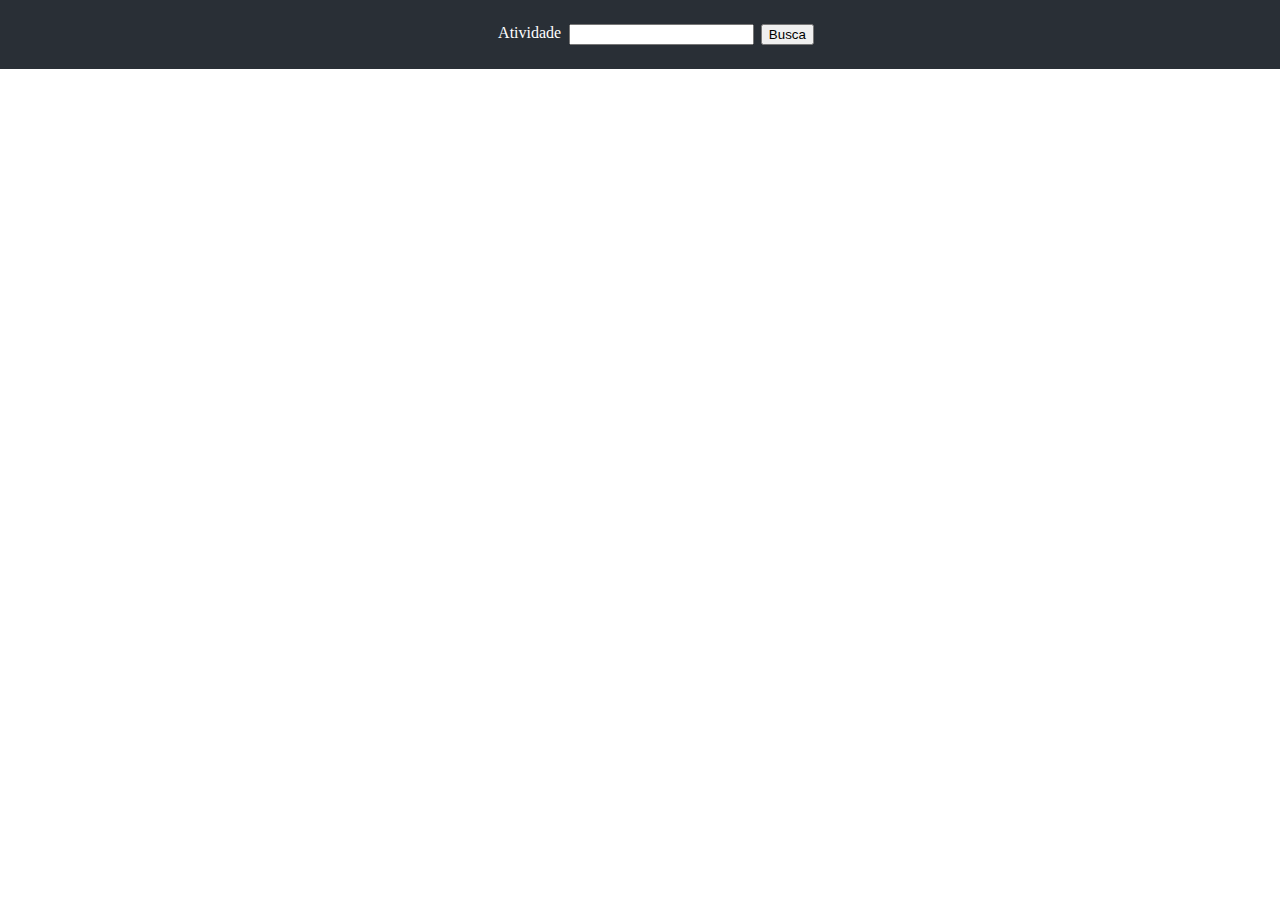
==== pages/activities.html @ 3b1bab0e "Builting menu activities" ====
<!DOCTYPE html>
<html>
<head>
	<title>Atividades</title>
	<meta charset="utf-8">	
	<link rel="icon" href="../img/logo/equilibrium.jpg">
	<link rel="stylesheet" type="text/css" href="../css/style/activities.css">
</head>
<body>
	<section id="menu">	  
	  <form>
	  	<div class="menu">	  	  		  	  
	  	  <div class="position">	  	    
	  	    <label for="find_field">Atividade</label>
	  	    <input type="text" name="find_field" id="find_field">
	  	    <button>Busca</button>
	  	  </div>
	  	</div>  
	  </form>  	
	</section>
</body>
</html>
---- css/style/activities.css ----
.menu{
  background-color: #292F36;
  width:100%;
  padding: 1.5em;
  margin-top: -0.5em;
  margin-left: -0.5em;  
}

.position{
   display: flex;
   flex-direction: row;
   justify-content: center;
}

.menu label{ 
  color:#ffffff;
  margin-right: 0.5em;
}

.menu button{
	margin-left: 0.5em;
}
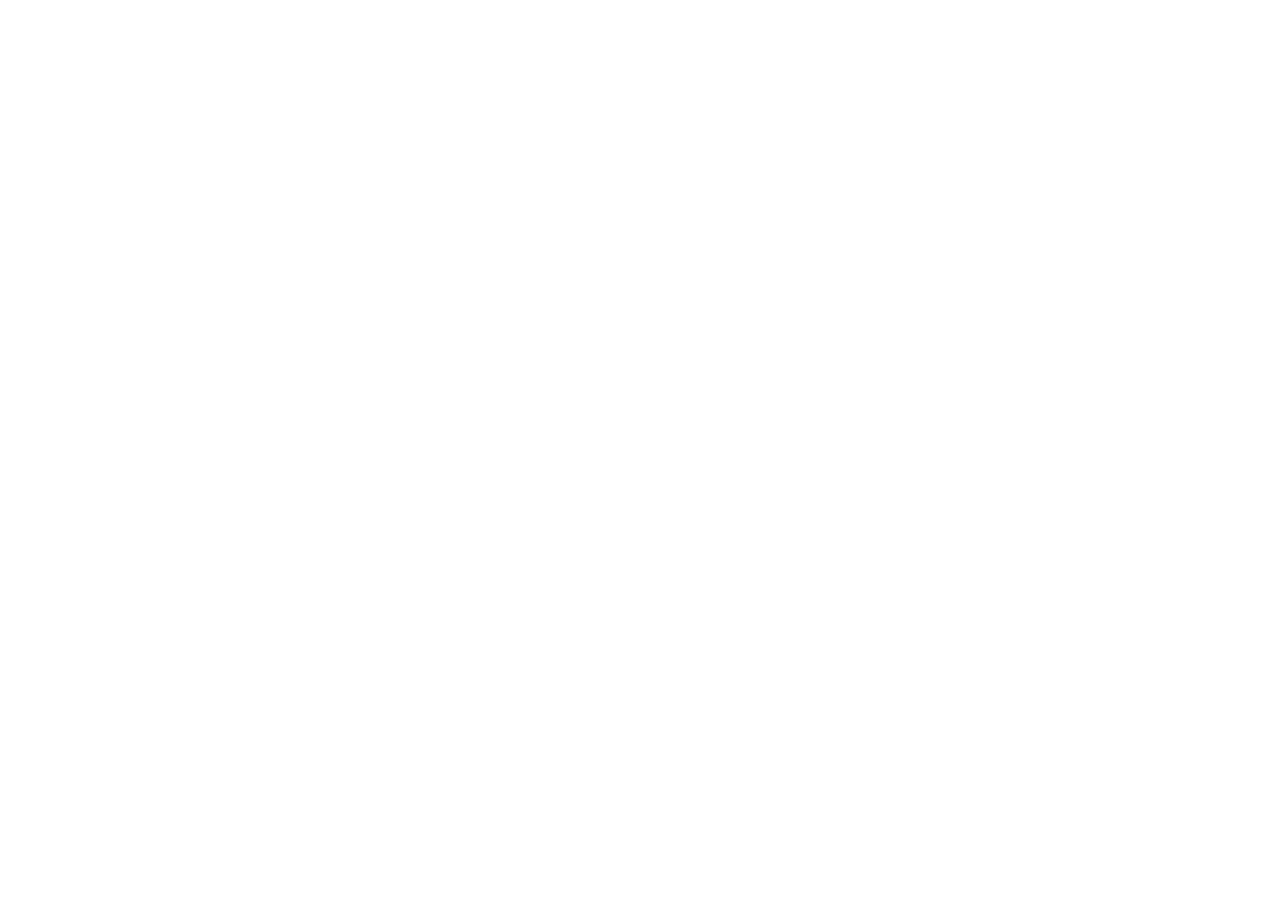
==== commit fa1d128c: "Code include in the activities.css had deleted. A new will be building" ====
--- a/pages/activities.html
+++ b/pages/activities.html
@@ -7,16 +7,6 @@
 	<link rel="stylesheet" type="text/css" href="../css/style/activities.css">
 </head>
 <body>
-	<section id="menu">	  
-	  <form>
-	  	<div class="menu">	  	  		  	  
-	  	  <div class="position">	  	    
-	  	    <label for="find_field">Atividade</label>
-	  	    <input type="text" name="find_field" id="find_field">
-	  	    <button>Busca</button>
-	  	  </div>
-	  	</div>  
-	  </form>  	
-	</section>
+  
 </body>
 </html>--- a/css/style/activities.css
+++ b/css/style/activities.css
@@ -1,3 +1,8 @@
+.position{
+   display: flex;
+   flex-direction: row;
+   justify-content: left;
+}
 .menu{
   background-color: #292F36;
   width:100%;
@@ -5,24 +10,39 @@
   margin-top: -0.5em;
   margin-left: -0.5em;  
 }
-
-.position{
-   display: flex;
-   flex-direction: row;
-   justify-content: center;
-}
-
 .menu label{ 
   color:#ffffff;
   margin-right: 0.5em;
+  margin-top: 0.3em;
+  font-size: 1.5em;
+}
+.menu input{
+  width:500px;
+  -webkit-border-radius: 0.5em;
+  -moz-border-radius: 0.5em;
+  background:#fff;
+  border: 0.2em solid #ccc;
+  outline: none;
+  padding: 0.6em;
+}
+.menu button {
+  margin-left: 0.5em;
+  color: white;
+  padding: 0.5em 0.8em;
+  border-radius: 0.4em;
+  font-weight: bold;
+  background: #F97300; 
+}
+.menu button:hover {  
+  text-decoration: none;
+  background: #6AD58B;
+  color: #ffffff;  
 }
 
-.menu button{
-	margin-left: 0.5em;
-}
+/*img{
+  width: 20%;
+  height: 15%;
+  margin-top: -1em;  
+  border-radius: 25px;  
+}*/  
 
-
-
-
-
-
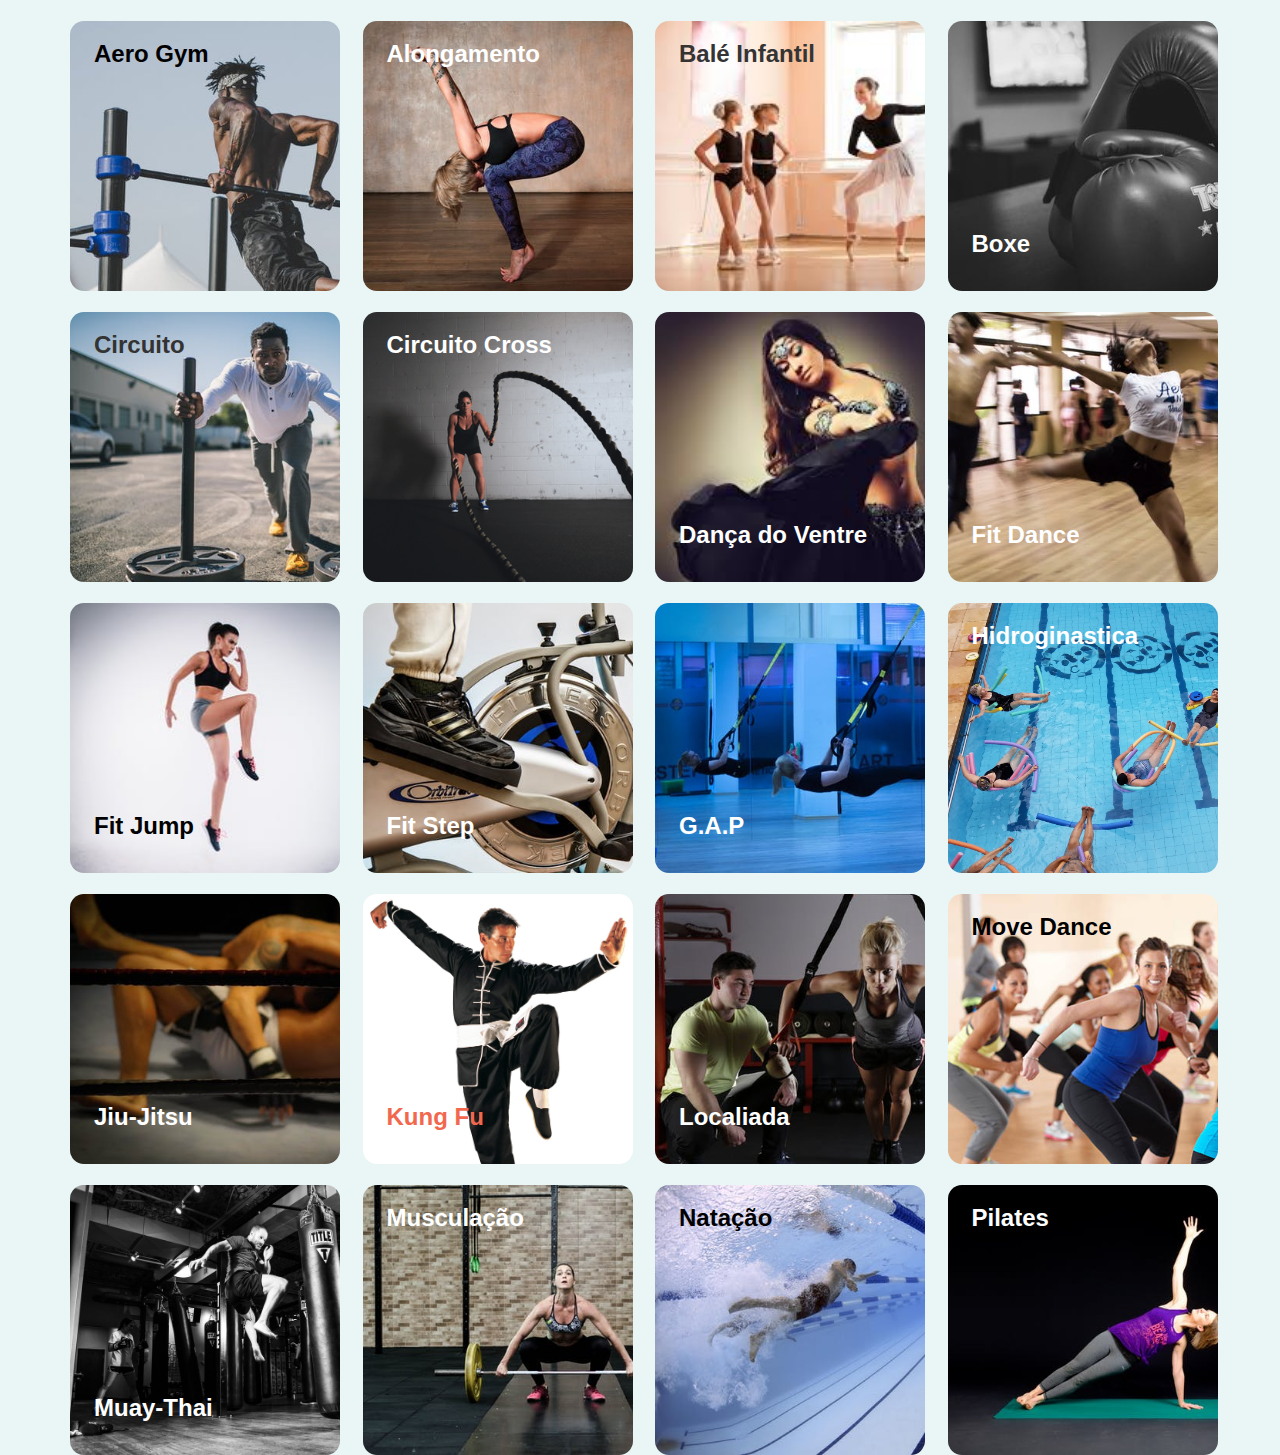
==== commit 06150edb: "Built activities page" ====
--- a/pages/activities.html
+++ b/pages/activities.html
@@ -3,10 +3,119 @@
 <head>
 	<title>Atividades</title>
 	<meta charset="utf-8">	
-	<link rel="icon" href="../img/logo/equilibrium.jpg">
+	<link rel="icon" href="../img/logo/force.jpg">
+	<link rel="stylesheet" type="text/css" href="../bootstrap/css/bootstrap.min.css">
 	<link rel="stylesheet" type="text/css" href="../css/style/activities.css">
+
 </head>
 <body>
-  
+	<section id="activities">
+	  <div class="container">
+	  	<div class="row">
+	  	  <div class="col-sm-6 col-md-4 col-lg-3">	
+	  	    <div class="activities-photos aero-gym">	  	      
+	  	      <h3 class="title">Aero Gym</h3>		  	      
+	  	    </div>
+	  	  </div>
+	  	  <div class="col-sm-6 col-md-4 col-lg-3">	
+	  	    <div class="activities-photos stretching">
+	  	      <h3 class="title">Alongamento</h3>	
+	  	    </div>
+	  	  </div>
+	  	  <div class="col-sm-6 col-md-4 col-lg-3">	
+	  	    <div class="activities-photos ballet">
+	  	      <h3 class="title">Balé Infantil</h3>	
+	  	    </div>
+	  	  </div>
+	  	  <div class="col-sm-6 col-md-4 col-lg-3">	
+	  	    <div class="activities-photos boxing">
+	  	      <h3 class="title">Boxe</h3>	
+	  	    </div>
+	  	  </div>
+	  	  <div class="col-sm-6 col-md-4 col-lg-3">	
+	  	    <div class="activities-photos circuit">
+	  	      <h3 class="title">Circuito</h3>	
+	  	    </div>
+	  	  </div>
+	  	  <div class="col-sm-6 col-md-4 col-lg-3">	
+	  	    <div class="activities-photos cross">
+	  	      <h3 class="title">Circuito Cross</h3>	
+	  	    </div>
+	  	  </div>
+	  	  <div class="col-sm-6 col-md-4 col-lg-3">	
+	  	    <div class="activities-photos belly-dance">
+	  	      <h3 class="title">Dança do Ventre</h3>	
+	  	    </div>
+	  	  </div>
+	  	  <div class="col-sm-6 col-md-4 col-lg-3">	
+	  	    <div class="activities-photos fit-dance">
+	  	      <h3 class="title">Fit Dance</h3>	
+	  	    </div>
+	  	  </div>
+	  	  <div class="col-sm-6 col-md-4 col-lg-3">	
+	  	    <div class="activities-photos fit-jump">
+	  	      <h3 class="title">Fit Jump</h3>	
+	  	    </div>
+	  	  </div>
+	  	  <div class="col-sm-6 col-md-4 col-lg-3">	
+	  	    <div class="activities-photos fit-step">
+	  	      <h3 class="title">Fit Step</h3>	
+	  	    </div>
+	  	  </div>
+	  	  <div class="col-sm-6 col-md-4 col-lg-3">	
+	  	    <div class="activities-photos gap">
+	  	      <h3 class="title">G.A.P</h3>	
+	  	    </div>
+	  	  </div>
+	  	  <div class="col-sm-6 col-md-4 col-lg-3">	
+	  	    <div class="activities-photos hidro">
+	  	      <h3 class="title">Hidroginastica</h3>	
+	  	    </div>
+	  	  </div>
+	  	  <div class="col-sm-6 col-md-4 col-lg-3">	
+	  	    <div class="activities-photos jiu">
+	  	      <h3 class="title">Jiu-Jitsu</h3>	
+	  	    </div>
+	  	  </div>
+	  	  <div class="col-sm-6 col-md-4 col-lg-3">	
+	  	    <div class="activities-photos kung-fu">
+	  	      <h3 class="title">Kung Fu</h3>	
+	  	    </div>
+	  	  </div>
+	  	  <div class="col-sm-6 col-md-4 col-lg-3">	
+	  	    <div class="activities-photos localized">
+	  	      <h3 class="title">Localiada</h3>	
+	  	    </div>
+	  	  </div>
+	  	  <div class="col-sm-6 col-md-4 col-lg-3">	
+	  	    <div class="activities-photos move-dance">
+	  	      <h3 class="title">Move Dance</h3>	
+	  	    </div>
+	  	  </div>
+	  	  <div class="col-sm-6 col-md-4 col-lg-3">	
+	  	    <div class="activities-photos thay">
+	  	      <h3 class="title">Muay-Thai</h3>	
+	  	    </div>
+	  	  </div>
+	  	  <div class="col-sm-6 col-md-4 col-lg-3">	
+	  	    <div class="activities-photos weightlifting">
+	  	      <h3 class="title">Musculação</h3>	
+	  	    </div>
+	  	  </div>
+	  	  <div class="col-sm-6 col-md-4 col-lg-3">	
+	  	    <div class="activities-photos swimming">
+	  	      <h3 class="title">Natação</h3>	
+	  	    </div>
+	  	  </div>
+	  	  <div class="col-sm-6 col-md-4 col-lg-3">	
+	  	    <div class="activities-photos pilates">
+	  	      <h3 class="title">Pilates</h3>	
+	  	    </div>
+	  	  </div>
+
+
+	  	</div>	  	
+	  </div>
+	</section>
 </body>
 </html>--- a/css/style/activities.css
+++ b/css/style/activities.css
@@ -1,48 +1,194 @@
-.position{
-   display: flex;
-   flex-direction: row;
-   justify-content: left;
-}
-.menu{
-  background-color: #292F36;
-  width:100%;
-  padding: 1.5em;
-  margin-top: -0.5em;
-  margin-left: -0.5em;  
-}
-.menu label{ 
-  color:#ffffff;
-  margin-right: 0.5em;
-  margin-top: 0.3em;
-  font-size: 1.5em;
-}
-.menu input{
-  width:500px;
-  -webkit-border-radius: 0.5em;
-  -moz-border-radius: 0.5em;
-  background:#fff;
-  border: 0.2em solid #ccc;
-  outline: none;
-  padding: 0.6em;
-}
-.menu button {
-  margin-left: 0.5em;
-  color: white;
-  padding: 0.5em 0.8em;
-  border-radius: 0.4em;
-  font-weight: bold;
-  background: #F97300; 
-}
-.menu button:hover {  
-  text-decoration: none;
-  background: #6AD58B;
-  color: #ffffff;  
+body {    
+  background-color: #E9F6F5;
 }
 
-/*img{
-  width: 20%;
-  height: 15%;
-  margin-top: -1em;  
-  border-radius: 25px;  
-}*/  
+.activities-photos {
+  margin-top: 1.5em;   
+  height: 270px;
+  width: 270px;  
+  background-size: cover; 	
+  border-radius: 1em;  
+  position: relative; 
+}
 
+.title{
+  position: absolute;
+  font-weight: bold;
+  left: 1em;
+}
+
+.aero-gym{
+  background-image: url("../../img/activities/aero-gym.jpeg");      
+}
+
+.aero-gym h3{
+  color: #000;   
+}
+
+.stretching{
+  background-image: url("../../img/activities/stretching.jpg");    
+}
+
+.stretching h3{
+  color: #fff;
+}
+
+.ballet{
+  background-image: url("../../img/activities/ballet.jpeg");
+}
+
+.ballet h3{
+  color: #343434;
+}
+
+.boxing{
+  background-image: url("../../img/activities/boxing.jpeg");	
+}
+
+.boxing h3{
+  color:#fff;  	
+  bottom: 1em;
+}
+
+.circuit{
+  background-image: url("../../img/activities/circuit.jpg");		 
+}
+
+.cross h3{
+  color:#000;
+}
+
+.cross{
+  background-image: url("../../img/activities/cross.png");		 	
+}
+
+.cross h3{
+  color:#fff;	
+}
+
+.belly-dance{
+  background-image: url("../../img/activities/belly-dance.jpeg");		 	
+}
+
+.belly-dance h3{
+  color:#fff;
+  bottom: 1em;	
+}
+
+.fit-dance{
+  background-image: url("../../img/activities/fit-dance.jpeg");		 	
+}
+
+.fit-dance h3{
+  color:#fff;
+  bottom: 1em;
+}
+
+.fit-jump{
+  background-image: url("../../img/activities/fit-jump.jpeg");		 	
+}
+
+.fit-jump h3{
+  color:#000;
+  bottom: 1em;
+}
+
+.fit-step{
+  background-image: url("../../img/activities/fit-step.jpeg");		 	
+}
+
+.fit-step h3{
+  color:#fff;  
+  bottom: 1em;
+}
+
+.gap{
+  background-image: url("../../img/activities/gap.jpeg");		 	
+}
+
+.gap h3{
+  color:#fff;  
+  bottom: 1em;
+}
+
+.hidro{
+  background-image: url("../../img/activities/hidro.jpg");		 	
+}
+
+.hidro h3{
+  color:#fff;    
+}
+
+.jiu{
+  background-image: url("../../img/activities/jiu.jpg");		 	
+}
+
+.jiu h3{
+  color:#fff; 
+  bottom: 1em;
+}
+
+.kung-fu{
+  background-image: url("../../img/activities/kung-fu.jpg");		 	
+}
+
+.kung-fu h3{
+  color: #F1684E;
+  bottom: 1em;
+}
+
+.localized{
+  background-image: url("../../img/activities/localized.jpeg");		 	
+}
+
+.localized h3{
+  color: #fff;
+  bottom: 1em;
+}
+
+.move-dance{
+  background-image: url("../../img/activities/move-dance.jpg");		 	
+}
+
+.move-dance h3{
+  color: #000;  
+}
+
+.thay{
+  background-image: url("../../img/activities/thay.jpeg");		 	
+}
+
+.thay h3{
+  color: #fff;
+  bottom: 1em;
+}
+
+.weightlifting{
+  background-image: url("../../img/activities/weightlifting.jpeg");		 	
+}
+
+.weightlifting h3{
+  color: #fff;  
+}
+
+.swimming{
+  background-image: url("../../img/activities/swimming.jpeg");		 	
+}
+
+.swimming h3{
+  color: #000;  
+}
+
+.pilates{
+  background-image: url("../../img/activities/pilates.jpeg");		 	
+}
+
+.pilates h3{
+  color: #fff;  
+}
+
+
+
+
+
+
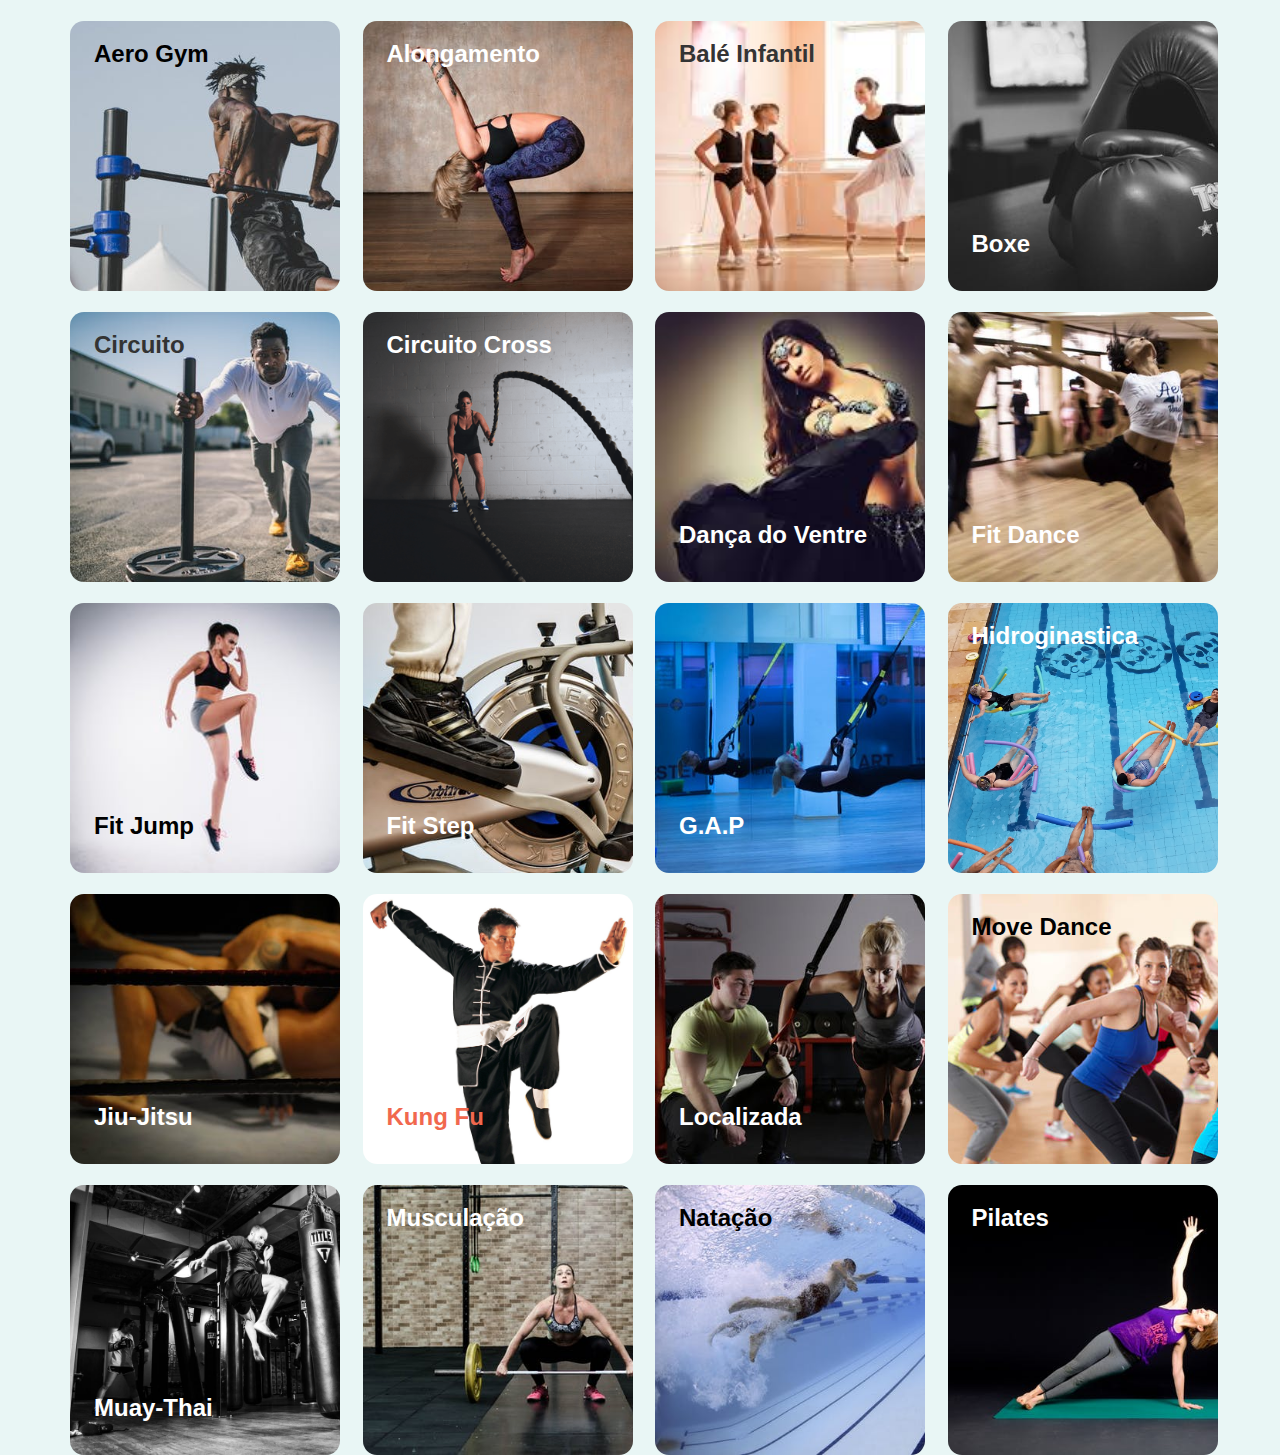
==== commit b6978e3b: "A simple fit" ====
--- a/pages/activities.html
+++ b/pages/activities.html
@@ -6,7 +6,6 @@
 	<link rel="icon" href="../img/logo/force.jpg">
 	<link rel="stylesheet" type="text/css" href="../bootstrap/css/bootstrap.min.css">
 	<link rel="stylesheet" type="text/css" href="../css/style/activities.css">
-
 </head>
 <body>
 	<section id="activities">
@@ -20,7 +19,7 @@
 	  	  <div class="col-sm-6 col-md-4 col-lg-3">	
 	  	    <div class="activities-photos stretching">
 	  	      <h3 class="title">Alongamento</h3>	
-	  	    </div>
+	  	    </div>	  	    
 	  	  </div>
 	  	  <div class="col-sm-6 col-md-4 col-lg-3">	
 	  	    <div class="activities-photos ballet">
@@ -84,7 +83,7 @@
 	  	  </div>
 	  	  <div class="col-sm-6 col-md-4 col-lg-3">	
 	  	    <div class="activities-photos localized">
-	  	      <h3 class="title">Localiada</h3>	
+	  	      <h3 class="title">Localizada</h3>	
 	  	    </div>
 	  	  </div>
 	  	  <div class="col-sm-6 col-md-4 col-lg-3">	
@@ -112,8 +111,6 @@
 	  	      <h3 class="title">Pilates</h3>	
 	  	    </div>
 	  	  </div>
-
-
 	  	</div>	  	
 	  </div>
 	</section>
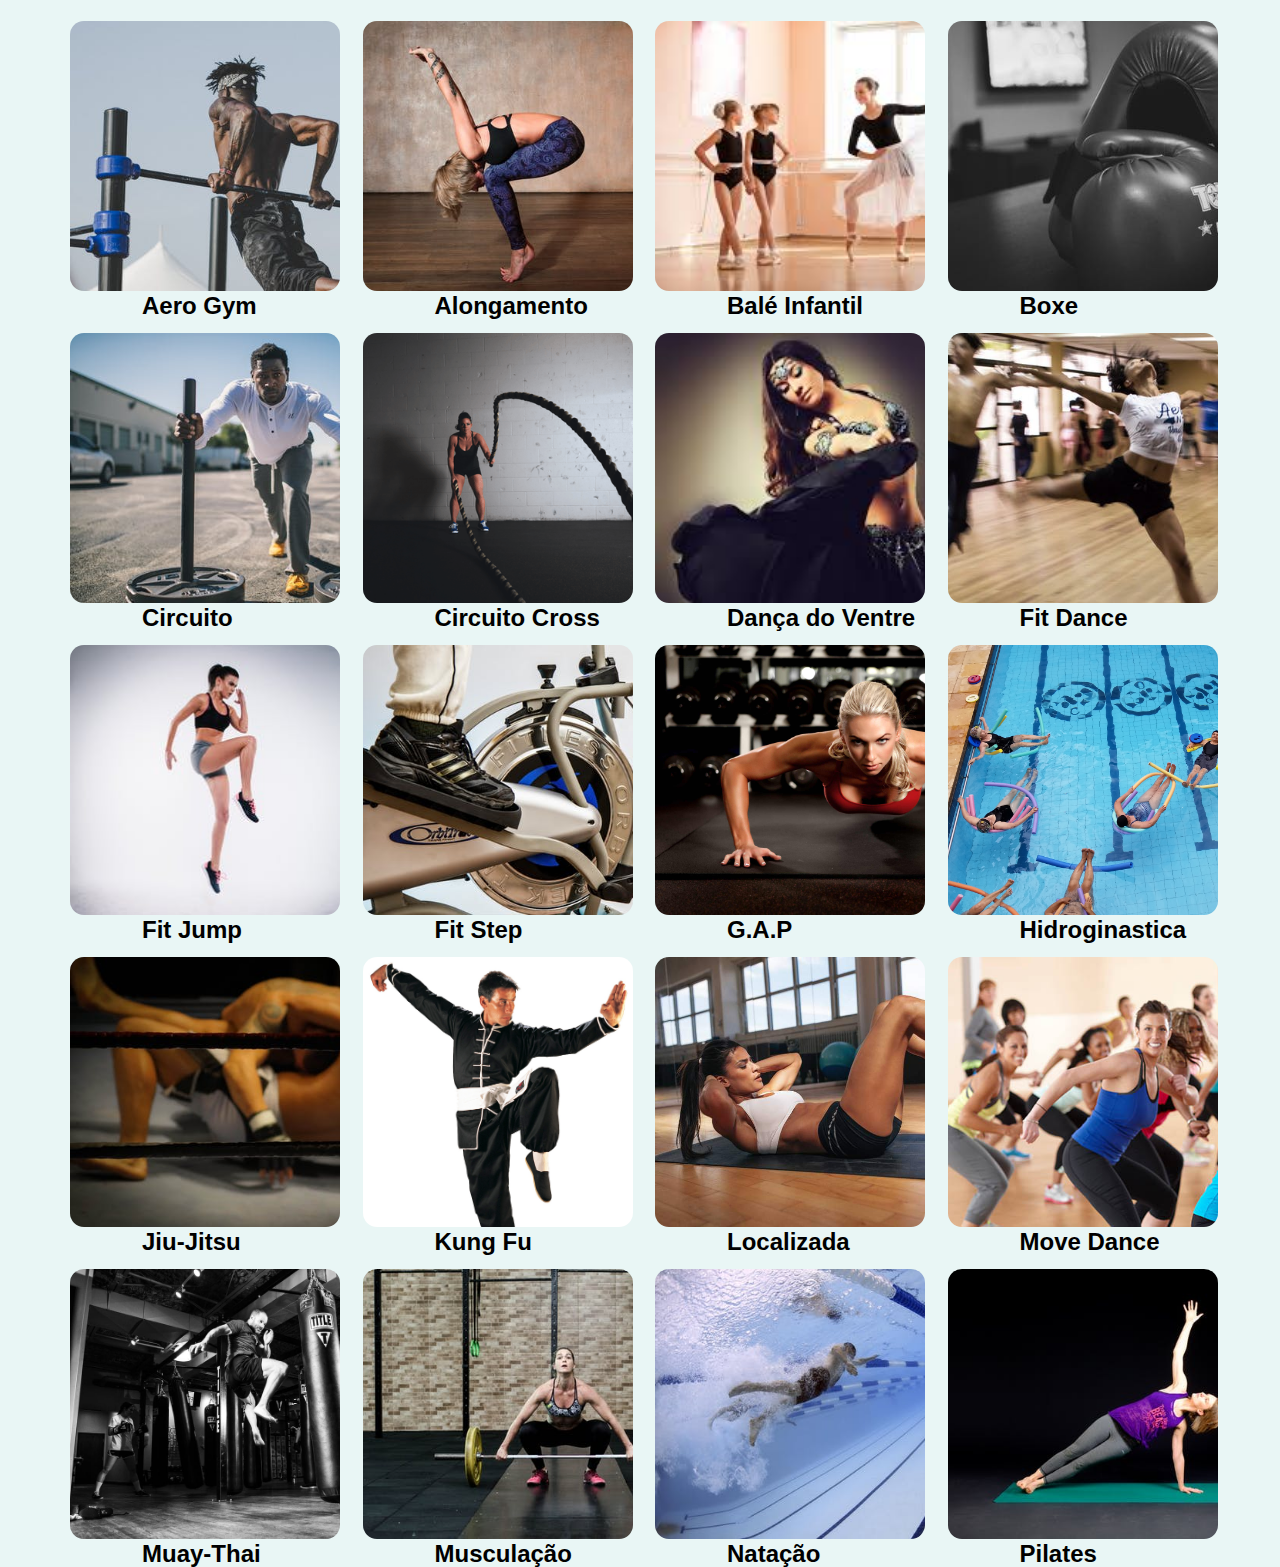
==== commit b6eddf46: "Changed some photos from activity list and simples fits" ====
--- a/pages/activities.html
+++ b/pages/activities.html
@@ -5,114 +5,116 @@
 	<meta charset="utf-8">	
 	<link rel="icon" href="../img/logo/force.jpg">
 	<link rel="stylesheet" type="text/css" href="../bootstrap/css/bootstrap.min.css">
+	<link rel="stylesheet" type="text/css" href="../css/main-style.css">
 	<link rel="stylesheet" type="text/css" href="../css/style/activities.css">
 </head>
-<body>
-	<section id="activities">
-	  <div class="container">
-	  	<div class="row">
-	  	  <div class="col-sm-6 col-md-4 col-lg-3">	
-	  	    <div class="activities-photos aero-gym">	  	      
-	  	      <h3 class="title">Aero Gym</h3>		  	      
+<body>  
+  <section id="activities">
+    <div class="container">
+	  <div class="row">
+	    <div class="col-sm-6 col-md-4 col-lg-3">	
+	  	  <div class="activities-photos aero-gym">	  	      
+	  	    <h3 class="title">Aero Gym</h3>		  	      
+	  	  </div>	  	    
+	  	</div>	  	  
+	  	<div class="col-sm-6 col-md-4 col-lg-3">	
+	  	  <div class="activities-photos stretching">
+	  	    <h3 class="title">Alongamento</h3>	
+	  	   </div>	  	    
+	  	</div>
+	  	<div class="col-sm-6 col-md-4 col-lg-3">	
+	  	  <div class="activities-photos ballet">
+	  	    <h3 class="title">Balé Infantil</h3>	
+	  	  </div>
+	  	</div>
+	  	<div class="col-sm-6 col-md-4 col-lg-3">	
+	  	  <div class="activities-photos boxing">
+	  	    <h3 class="title">Boxe</h3>	
+	  	  </div>
+	  	</div>
+	  	<div class="col-sm-6 col-md-4 col-lg-3">	
+	  	  <div class="activities-photos circuit">
+	  	    <h3 class="title">Circuito</h3>	
+	  	  </div>
+	  	</div>
+	  	<div class="col-sm-6 col-md-4 col-lg-3">	
+	  	  <div class="activities-photos cross">
+	  	    <h3 class="title">Circuito Cross</h3>	
+	  	  </div>
+	  	</div>
+	  	<div class="col-sm-6 col-md-4 col-lg-3">	
+	  	  <div class="activities-photos belly-dance">
+	  	    <h3 class="title">Dança do Ventre</h3>	
+	  	   </div>
+	  	</div>
+	  	<div class="col-sm-6 col-md-4 col-lg-3">	
+	  	  <div class="activities-photos fit-dance">
+	  	    <h3 class="title">Fit Dance</h3>	
+	  	  </div>
+	  	</div>
+	  	<div class="col-sm-6 col-md-4 col-lg-3">	
+	  	  <div class="activities-photos fit-jump">
+	  	    <h3 class="title">Fit Jump</h3>	
+	  	  </div>
+	  	</div>
+	  	<div class="col-sm-6 col-md-4 col-lg-3">	
+	  	  <div class="activities-photos fit-step">
+	  	    <h3 class="title">Fit Step</h3>	
+	  	  </div>
+	  	</div>
+	  	<div class="col-sm-6 col-md-4 col-lg-3">	
+	  	  <div class="activities-photos gap">
+	  	    <h3 class="title">G.A.P</h3>	
+	  	  </div>
+	  	</div>
+	  	<div class="col-sm-6 col-md-4 col-lg-3">	
+	  	  <div class="activities-photos hidro">
+	  	    <h3 class="title">Hidroginastica</h3>	
+	  	  </div>
+	  	</div>
+	  	<div class="col-sm-6 col-md-4 col-lg-3">	
+	  	  <div class="activities-photos jiu">
+	  	    <h3 class="title">Jiu-Jitsu</h3>	
+	  	  </div>
+	  	</div>
+	  	<div class="col-sm-6 col-md-4 col-lg-3">	
+	  	  <div class="activities-photos kung-fu">
+	  	    <h3 class="title">Kung Fu</h3>	
+	  	  </div>
+	  	</div>
+	  	<div class="col-sm-6 col-md-4 col-lg-3">	
+	  	  <div class="activities-photos localized">
+	  	    <h3 class="title">Localizada</h3>	
+	  	  </div>
+	  	</div>
+	  	<div class="col-sm-6 col-md-4 col-lg-3">	
+	  	  <div class="activities-photos move-dance">
+	  	    <h3 class="title">Move Dance</h3>	
+	  	  </div>
+	  	 </div>
+	  	 <div class="col-sm-6 col-md-4 col-lg-3">	
+	  	   <div class="activities-photos thay">
+	  	     <h3 class="title">Muay-Thai</h3>	
 	  	    </div>
-	  	  </div>
-	  	  <div class="col-sm-6 col-md-4 col-lg-3">	
-	  	    <div class="activities-photos stretching">
-	  	      <h3 class="title">Alongamento</h3>	
-	  	    </div>	  	    
-	  	  </div>
-	  	  <div class="col-sm-6 col-md-4 col-lg-3">	
-	  	    <div class="activities-photos ballet">
-	  	      <h3 class="title">Balé Infantil</h3>	
-	  	    </div>
-	  	  </div>
-	  	  <div class="col-sm-6 col-md-4 col-lg-3">	
-	  	    <div class="activities-photos boxing">
-	  	      <h3 class="title">Boxe</h3>	
-	  	    </div>
-	  	  </div>
-	  	  <div class="col-sm-6 col-md-4 col-lg-3">	
-	  	    <div class="activities-photos circuit">
-	  	      <h3 class="title">Circuito</h3>	
-	  	    </div>
-	  	  </div>
-	  	  <div class="col-sm-6 col-md-4 col-lg-3">	
-	  	    <div class="activities-photos cross">
-	  	      <h3 class="title">Circuito Cross</h3>	
-	  	    </div>
-	  	  </div>
-	  	  <div class="col-sm-6 col-md-4 col-lg-3">	
-	  	    <div class="activities-photos belly-dance">
-	  	      <h3 class="title">Dança do Ventre</h3>	
-	  	    </div>
-	  	  </div>
-	  	  <div class="col-sm-6 col-md-4 col-lg-3">	
-	  	    <div class="activities-photos fit-dance">
-	  	      <h3 class="title">Fit Dance</h3>	
-	  	    </div>
-	  	  </div>
-	  	  <div class="col-sm-6 col-md-4 col-lg-3">	
-	  	    <div class="activities-photos fit-jump">
-	  	      <h3 class="title">Fit Jump</h3>	
-	  	    </div>
-	  	  </div>
-	  	  <div class="col-sm-6 col-md-4 col-lg-3">	
-	  	    <div class="activities-photos fit-step">
-	  	      <h3 class="title">Fit Step</h3>	
-	  	    </div>
-	  	  </div>
-	  	  <div class="col-sm-6 col-md-4 col-lg-3">	
-	  	    <div class="activities-photos gap">
-	  	      <h3 class="title">G.A.P</h3>	
-	  	    </div>
-	  	  </div>
-	  	  <div class="col-sm-6 col-md-4 col-lg-3">	
-	  	    <div class="activities-photos hidro">
-	  	      <h3 class="title">Hidroginastica</h3>	
-	  	    </div>
-	  	  </div>
-	  	  <div class="col-sm-6 col-md-4 col-lg-3">	
-	  	    <div class="activities-photos jiu">
-	  	      <h3 class="title">Jiu-Jitsu</h3>	
-	  	    </div>
-	  	  </div>
-	  	  <div class="col-sm-6 col-md-4 col-lg-3">	
-	  	    <div class="activities-photos kung-fu">
-	  	      <h3 class="title">Kung Fu</h3>	
-	  	    </div>
-	  	  </div>
-	  	  <div class="col-sm-6 col-md-4 col-lg-3">	
-	  	    <div class="activities-photos localized">
-	  	      <h3 class="title">Localizada</h3>	
-	  	    </div>
-	  	  </div>
-	  	  <div class="col-sm-6 col-md-4 col-lg-3">	
-	  	    <div class="activities-photos move-dance">
-	  	      <h3 class="title">Move Dance</h3>	
-	  	    </div>
-	  	  </div>
-	  	  <div class="col-sm-6 col-md-4 col-lg-3">	
-	  	    <div class="activities-photos thay">
-	  	      <h3 class="title">Muay-Thai</h3>	
-	  	    </div>
-	  	  </div>
-	  	  <div class="col-sm-6 col-md-4 col-lg-3">	
-	  	    <div class="activities-photos weightlifting">
-	  	      <h3 class="title">Musculação</h3>	
-	  	    </div>
-	  	  </div>
-	  	  <div class="col-sm-6 col-md-4 col-lg-3">	
-	  	    <div class="activities-photos swimming">
-	  	      <h3 class="title">Natação</h3>	
-	  	    </div>
-	  	  </div>
-	  	  <div class="col-sm-6 col-md-4 col-lg-3">	
-	  	    <div class="activities-photos pilates">
-	  	      <h3 class="title">Pilates</h3>	
-	  	    </div>
-	  	  </div>
-	  	</div>	  	
-	  </div>
-	</section>
+	  	 </div>
+	  	 <div class="col-sm-6 col-md-4 col-lg-3">	
+	  	   <div class="activities-photos weightlifting">
+	  	     <h3 class="title">Musculação</h3>	
+	  	   </div>
+	  	 </div>
+	  	 <div class="col-sm-6 col-md-4 col-lg-3">	
+	  	   <div class="activities-photos swimming">
+	  	     <h3 class="title">Natação</h3>	
+	  	   </div>
+	  	 </div>
+	  	 <div class="col-sm-6 col-md-4 col-lg-3">	
+	  	   <div class="activities-photos pilates">
+	  	     <h3 class="title">Pilates</h3>	
+	  	   </div>
+	  	 </div>
+	  </div>	  	
+	</div>
+  </section>
+  <script type="text/javascript" src="../js/selectActivity.js"></script>
 </body>
 </html>--- a/css/main-style.css
+++ b/css/main-style.css
@@ -0,0 +1,17 @@
+@import url("http://fonts.googleapis.com/css?family=Crimson+Text:400,400italic,600");
+@import url("http://fonts.googleapis.com/css?family=Open+Sans+Condensed:700");
+@import url("http://fonts.googleapis.com/css?family=Shadows+Into+Light");
+@import url("http://maxcdn.bootstrapcdn.com/font-awesome/4.4.0/css/font-awesome.min.css");
+
+@import url("style/menu.css");
+@import url("style/banner.css");
+@import url("style/card.css");
+@import url("style/feedback.css");
+@import url("style/footer.css");
+@import url("style/activities.css");
+
+
+body {    
+  background-color: #E9F6F5;  
+}
+
--- a/css/style/activities.css
+++ b/css/style/activities.css
@@ -1,5 +1,16 @@
 body {    
-  background-color: #E9F6F5;
+  background-color: #E9F6F5;  
+}
+
+.menu{
+  width:100%;
+  height:5%;
+  background-color: #4267b2;
+  padding: 1em;
+}
+
+.menu select{
+  width: 50%;
 }
 
 .activities-photos {
@@ -13,182 +24,109 @@
 
 .title{
   position: absolute;
-  font-weight: bold;
-  left: 1em;
+  font-weight: bold;  
+  color: #000;   
+  top: 10.5em;
+  left: 3em;
+  font-family: "open-sans", sans-serif;
 }
 
 .aero-gym{
   background-image: url("../../img/activities/aero-gym.jpeg");      
-}
-
-.aero-gym h3{
-  color: #000;   
+  margin-bottom: 1.5em;
 }
 
 .stretching{
-  background-image: url("../../img/activities/stretching.jpg");    
-}
-
-.stretching h3{
-  color: #fff;
+  background-image: url("../../img/activities/stretching.jpg");  
+  margin-bottom: 1.5em;
 }
 
 .ballet{
   background-image: url("../../img/activities/ballet.jpeg");
-}
-
-.ballet h3{
-  color: #343434;
+  margin-bottom: 1.5em;
 }
 
 .boxing{
-  background-image: url("../../img/activities/boxing.jpeg");	
-}
-
-.boxing h3{
-  color:#fff;  	
-  bottom: 1em;
+  background-image: url("../../img/activities/boxing.jpeg");
+  margin-bottom: 1.5em;
 }
 
 .circuit{
-  background-image: url("../../img/activities/circuit.jpg");		 
-}
-
-.cross h3{
-  color:#000;
+  background-image: url("../../img/activities/circuit.jpg");
+  margin-bottom: 1.5em;		 
 }
 
 .cross{
-  background-image: url("../../img/activities/cross.png");		 	
-}
-
-.cross h3{
-  color:#fff;	
+  background-image: url("../../img/activities/cross.png");	
+  margin-bottom: 1.5em;	 	
 }
 
 .belly-dance{
-  background-image: url("../../img/activities/belly-dance.jpeg");		 	
-}
-
-.belly-dance h3{
-  color:#fff;
-  bottom: 1em;	
+  background-image: url("../../img/activities/belly-dance.jpeg");
+  margin-bottom: 1.5em;		 	
 }
 
 .fit-dance{
-  background-image: url("../../img/activities/fit-dance.jpeg");		 	
-}
-
-.fit-dance h3{
-  color:#fff;
-  bottom: 1em;
+  background-image: url("../../img/activities/fit-dance.jpeg");	
+  margin-bottom: 1.5em;	 	
 }
 
 .fit-jump{
-  background-image: url("../../img/activities/fit-jump.jpeg");		 	
-}
-
-.fit-jump h3{
-  color:#000;
-  bottom: 1em;
+  background-image: url("../../img/activities/fit-jump.jpeg");	
+  margin-bottom: 1.5em;	 	
 }
 
 .fit-step{
-  background-image: url("../../img/activities/fit-step.jpeg");		 	
-}
-
-.fit-step h3{
-  color:#fff;  
-  bottom: 1em;
+  background-image: url("../../img/activities/fit-step.jpeg");
+  margin-bottom: 1.5em;		 	
 }
 
 .gap{
-  background-image: url("../../img/activities/gap.jpeg");		 	
-}
-
-.gap h3{
-  color:#fff;  
-  bottom: 1em;
+  background-image: url("../../img/activities/gap.jpg");
+  margin-bottom: 1.5em;		 	
 }
 
 .hidro{
-  background-image: url("../../img/activities/hidro.jpg");		 	
-}
-
-.hidro h3{
-  color:#fff;    
+  background-image: url("../../img/activities/hidro.jpg");
+  margin-bottom: 1.5em;		 	
 }
 
 .jiu{
-  background-image: url("../../img/activities/jiu.jpg");		 	
-}
-
-.jiu h3{
-  color:#fff; 
-  bottom: 1em;
+  background-image: url("../../img/activities/jiu.jpg");
+  margin-bottom: 1.5em;		 	
 }
 
 .kung-fu{
-  background-image: url("../../img/activities/kung-fu.jpg");		 	
-}
-
-.kung-fu h3{
-  color: #F1684E;
-  bottom: 1em;
+  background-image: url("../../img/activities/kung-fu.jpg");	
+  margin-bottom: 1.5em;	 	
 }
 
 .localized{
-  background-image: url("../../img/activities/localized.jpeg");		 	
-}
-
-.localized h3{
-  color: #fff;
-  bottom: 1em;
+  background-image: url("../../img/activities/localized.jpg");
+  margin-bottom: 1.5em;		 	
 }
 
 .move-dance{
-  background-image: url("../../img/activities/move-dance.jpg");		 	
-}
-
-.move-dance h3{
-  color: #000;  
+  background-image: url("../../img/activities/move-dance.jpg");	
+  margin-bottom: 1.5em;	 	
 }
 
 .thay{
-  background-image: url("../../img/activities/thay.jpeg");		 	
-}
-
-.thay h3{
-  color: #fff;
-  bottom: 1em;
+  background-image: url("../../img/activities/thay.jpeg");
+  margin-bottom: 1.5em;		 	
 }
 
 .weightlifting{
-  background-image: url("../../img/activities/weightlifting.jpeg");		 	
-}
-
-.weightlifting h3{
-  color: #fff;  
+  background-image: url("../../img/activities/weightlifting.jpeg");	
+  margin-bottom: 1.5em;	 	
 }
 
 .swimming{
-  background-image: url("../../img/activities/swimming.jpeg");		 	
-}
-
-.swimming h3{
-  color: #000;  
+  background-image: url("../../img/activities/swimming.jpeg");
+  margin-bottom: 1.5em;		 	
 }
 
 .pilates{
-  background-image: url("../../img/activities/pilates.jpeg");		 	
+  background-image: url("../../img/activities/pilates.jpeg");	
+  margin-bottom: 1.5em;	 	
 }
-
-.pilates h3{
-  color: #fff;  
-}
-
-
-
-
-
-
